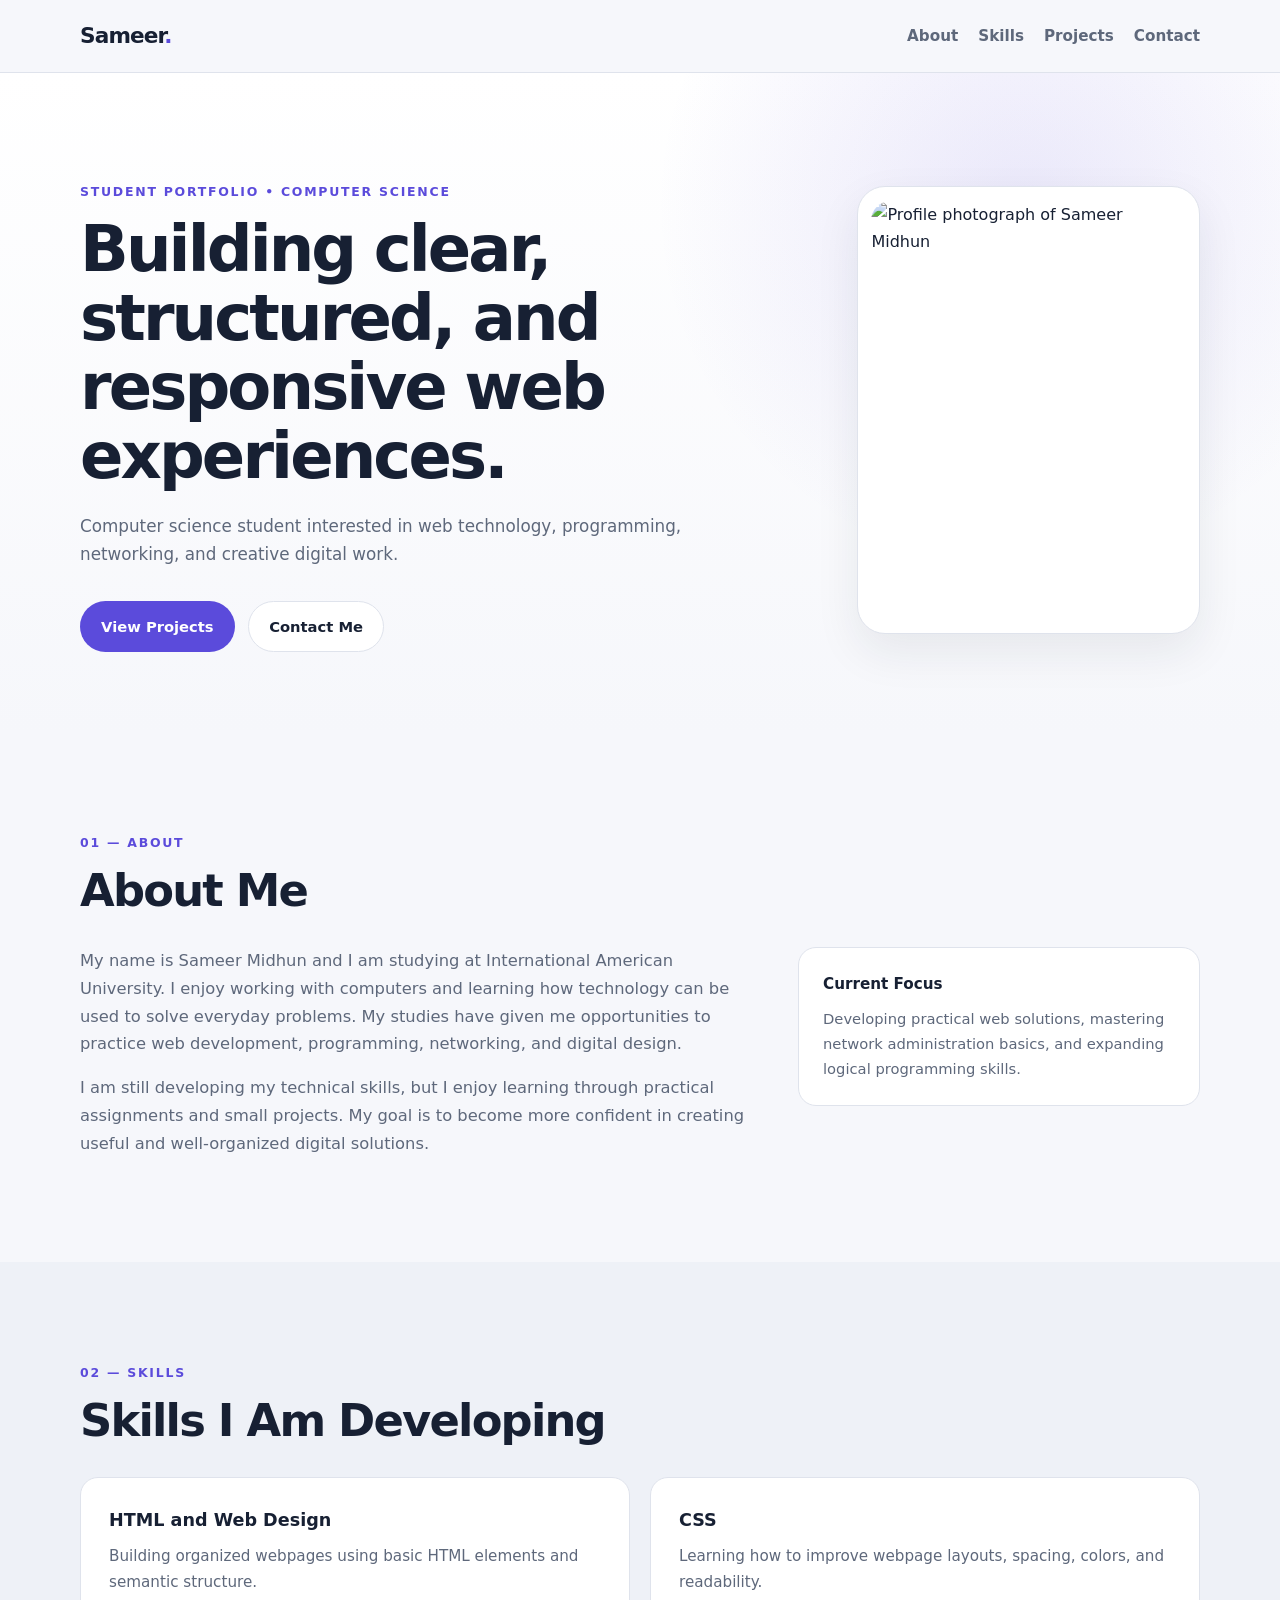
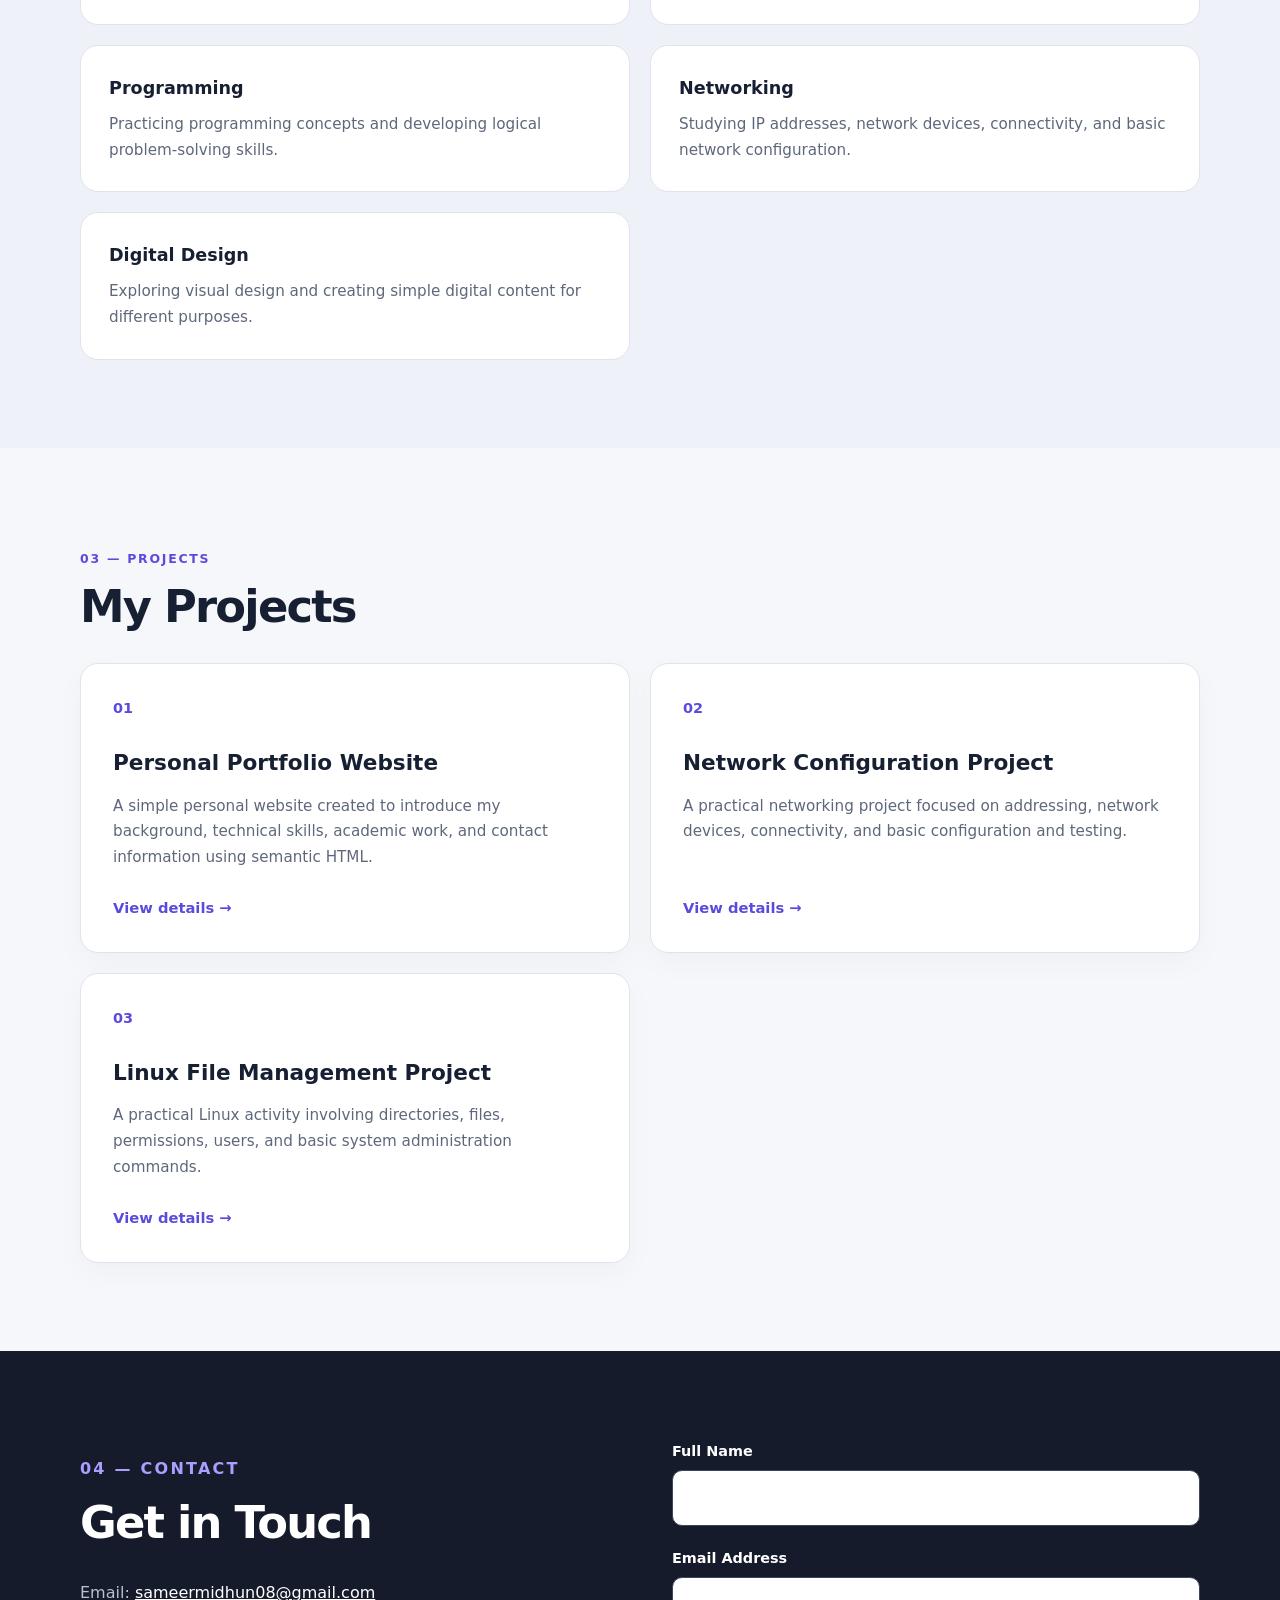
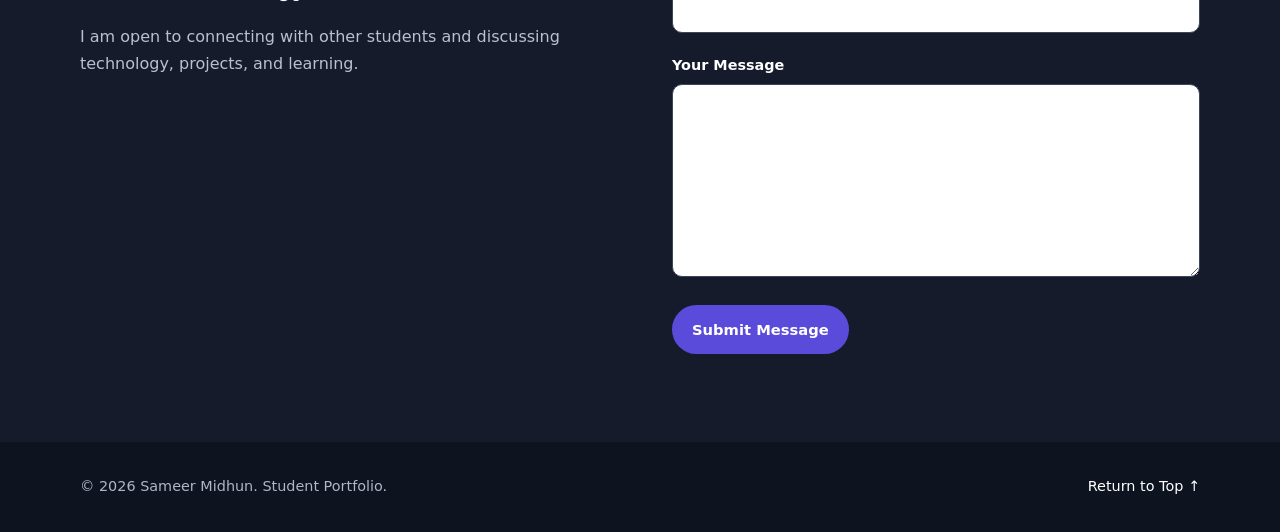
==== week 3.html @ 2bf7f369 "fd" ====
<!DOCTYPE html>
<html lang="en">
<head>
    <meta charset="UTF-8">
    <meta name="viewport" content="width=device-width, initial-scale=1.0">
    <meta name="description" content="Sameer Midhun's responsive personal portfolio website.">
    <title>Sameer Midhun | Student Portfolio</title>
    <link rel="stylesheet" href="week 3.1.css">
</head>

<body>

    <header class="site-header" id="top">
        <div class="container nav-wrap">
            <a class="brand" href="#top">Sameer<span>.</span></a>
            <nav aria-label="Primary navigation">
                <ul class="nav-list">
                    <li><a href="#about">About</a></li>
                    <li><a href="#skills">Skills</a></li>
                    <li><a href="#projects">Projects</a></li>
                    <li><a href="#contact">Contact</a></li>
                </ul>
            </nav>
        </div>
    </header>

    <main>

        <!-- Hero Section -->
        <section class="hero">
            <div class="container hero-grid">
                <div class="hero-content">
                    <p class="eyebrow">STUDENT PORTFOLIO • COMPUTER SCIENCE</p>
                    <h1>Building clear, structured, and responsive web experiences.</h1>
                    <p class="hero-text">
                        Computer science student interested in web technology, programming, networking, and creative digital work.
                    </p>
                    <div class="hero-actions">
                        <a class="button primary" href="#projects">View Projects</a>
                        <a class="button secondary" href="#contact">Contact Me</a>
                    </div>
                </div>
                <div class="profile-card">
                    <img src="profile.jpeg" alt="Profile photograph of Sameer Midhun">
                </div>
            </div>
        </section>

        <!-- About Section -->
        <section class="section" id="about">
            <div class="container">
                <p class="section-label">01 — ABOUT</p>
                <h2>About Me</h2>
                <div class="about-grid">
                    <div>
                        <p>
                            My name is Sameer Midhun and I am studying at International American University. I enjoy working with computers and learning how technology can be used to solve everyday problems. My studies have given me opportunities to practice web development, programming, networking, and digital design.
                        </p>
                        <p>
                            I am still developing my technical skills, but I enjoy learning through practical assignments and small projects. My goal is to become more confident in creating useful and well-organized digital solutions.
                        </p>
                    </div>
                    <aside class="highlight">
                        <strong>Current Focus</strong>
                        <p>Developing practical web solutions, mastering network administration basics, and expanding logical programming skills.</p>
                    </aside>
                </div>
            </div>
        </section>

        <!-- Skills Section -->
        <section class="section alt" id="skills">
            <div class="container">
                <p class="section-label">02 — SKILLS</p>
                <h2>Skills I Am Developing</h2>
                <dl class="skills-grid">
                    <div>
                        <dt>HTML and Web Design</dt>
                        <dd>Building organized webpages using basic HTML elements and semantic structure.</dd>
                    </div>
                    <div>
                        <dt>CSS</dt>
                        <dd>Learning how to improve webpage layouts, spacing, colors, and readability.</dd>
                    </div>
                    <div>
                        <dt>Programming</dt>
                        <dd>Practicing programming concepts and developing logical problem-solving skills.</dd>
                    </div>
                    <div>
                        <dt>Networking</dt>
                        <dd>Studying IP addresses, network devices, connectivity, and basic network configuration.</dd>
                    </div>
                    <div>
                        <dt>Digital Design</dt>
                        <dd>Exploring visual design and creating simple digital content for different purposes.</dd>
                    </div>
                </dl>
            </div>
        </section>

        <!-- Projects Section -->
        <section class="section" id="projects">
            <div class="container">
                <p class="section-label">03 — PROJECTS</p>
                <h2>My Projects</h2>
                <div class="project-grid">
                    
                    <article class="project-card">
                        <span class="project-number">01</span>
                        <h3>Personal Portfolio Website</h3>
                        <p>A simple personal website created to introduce my background, technical skills, academic work, and contact information using semantic HTML.</p>
                        <a href="#" target="_blank" rel="noopener noreferrer">View details →</a>
                    </article>

                    <article class="project-card">
                        <span class="project-number">02</span>
                        <h3>Network Configuration Project</h3>
                        <p>A practical networking project focused on addressing, network devices, connectivity, and basic configuration and testing.</p>
                        <a href="#" target="_blank" rel="noopener noreferrer">View details →</a>
                    </article>

                    <article class="project-card">
                        <span class="project-number">03</span>
                        <h3>Linux File Management Project</h3>
                        <p>A practical Linux activity involving directories, files, permissions, users, and basic system administration commands.</p>
                        <a href="#" target="_blank" rel="noopener noreferrer">View details →</a>
                    </article>

                </div>
            </div>
        </section>

        <!-- Contact Section -->
        <section class="section contact-section" id="contact">
            <div class="container contact-grid">
                <div>
                    <p class="section-label">04 — CONTACT</p>
                    <h2>Get in Touch</h2>
                    <p>
                        Email: <a href="mailto:sameermidhun08@gmail.com">sameermidhun08@gmail.com</a>
                    </p>
                    <p>I am open to connecting with other students and discussing technology, projects, and learning.</p>
                </div>

                <form class="contact-form" action="#" method="post">
                    <div class="form-row">
                        <label for="name">Full Name</label>
                        <input type="text" id="name" name="name" required>
                    </div>

                    <div class="form-row">
                        <label for="email">Email Address</label>
                        <input type="email" id="email" name="email" required>
                    </div>

                    <div class="form-row">
                        <label for="message">Your Message</label>
                        <textarea id="message" name="message" rows="6" required></textarea>
                    </div>

                    <button class="button primary" type="submit">Submit Message</button>
                </form>
            </div>
        </section>

    </main>

    <!-- Footer -->
    <footer class="site-footer">
        <div class="container footer-wrap">
            <p>&copy; 2026 Sameer Midhun. Student Portfolio.</p>
            <a href="#top">Return to Top ↑</a>
        </div>
    </footer>

</body>
</html>
---- week 3.1.css ----
/* Custom Properties & Design System */
:root {
    --bg: #f6f7fb;
    --surface: #ffffff;
    --surface-alt: #eef1f7;
    --text: #172033;
    --muted: #5e687b;
    --accent: #5b4bdb;
    --accent-dark: #4435b5;
    --border: #dfe3ec;
    --shadow: 0 18px 45px rgba(23, 32, 51, 0.08);
    --radius: 18px;
    --max-width: 1120px;
}

* {
    box-sizing: border-box;
}

html {
    scroll-behavior: smooth;
}

body {
    margin: 0;
    font-family: Inter, ui-sans-serif, system-ui, -apple-system, BlinkMacSystemFont, "Segoe UI", sans-serif;
    line-height: 1.7;
    color: var(--text);
    background: var(--bg);
}

a {
    color: inherit;
}

/* Layout Containers */
.container {
    width: min(100% - 2rem, var(--max-width));
    margin-inline: auto;
}

/* Sticky Header */
.site-header {
    position: sticky;
    top: 0;
    z-index: 10;
    background: rgba(246, 247, 251, 0.92);
    border-bottom: 1px solid var(--border);
    backdrop-filter: blur(12px);
}

.nav-wrap,
.footer-wrap {
    min-height: 72px;
    display: flex;
    align-items: center;
    justify-content: space-between;
    gap: 1.5rem;
}

.brand {
    font-size: 1.35rem;
    font-weight: 800;
    text-decoration: none;
    letter-spacing: -0.04em;
}

.brand span {
    color: var(--accent);
}

.nav-list {
    display: flex;
    flex-wrap: wrap;
    gap: 1.25rem;
    list-style: none;
    margin: 0;
    padding: 0;
}

.nav-list a {
    color: var(--muted);
    text-decoration: none;
    font-weight: 650;
    font-size: 0.95rem;
}

.nav-list a:hover,
.nav-list a:focus-visible {
    color: var(--accent);
}

/* Hero Section */
.hero {
    padding: 6rem 0 5rem;
    background:
        radial-gradient(circle at 80% 20%, rgba(91, 75, 219, 0.12), transparent 32%),
        linear-gradient(180deg, #ffffff 0%, var(--bg) 100%);
}

.hero-grid {
    display: grid;
    grid-template-columns: 1.35fr 0.65fr;
    align-items: center;
    gap: 4rem;
}

.eyebrow,
.section-label {
    color: var(--accent);
    font-size: 0.78rem;
    font-weight: 800;
    letter-spacing: 0.14em;
    text-transform: uppercase;
}

.hero h1 {
    max-width: 800px;
    margin: 0.5rem 0 1.25rem;
    font-size: clamp(2.5rem, 5vw, 4.2rem);
    line-height: 1.08;
    letter-spacing: -0.045em;
    font-weight: 800;
}

.hero-text {
    max-width: 680px;
    color: var(--muted);
    font-size: 1.05rem;
}

.hero-actions {
    display: flex;
    flex-wrap: wrap;
    gap: 0.85rem;
    margin-top: 2rem;
}

/* Buttons */
.button {
    display: inline-block;
    border: 1px solid transparent;
    border-radius: 999px;
    padding: 0.75rem 1.25rem;
    font: inherit;
    font-size: 0.92rem;
    font-weight: 750;
    text-decoration: none;
    cursor: pointer;
    transition: background-color 0.2s ease;
}

.primary {
    color: #fff;
    background: var(--accent);
}

.primary:hover,
.primary:focus-visible {
    background: var(--accent-dark);
}

.secondary {
    border-color: var(--border);
    background: var(--surface);
    color: var(--text);
}

/* Profile Image Card */
.profile-card {
    padding: 0.85rem;
    background: var(--surface);
    border: 1px solid var(--border);
    border-radius: 28px;
    box-shadow: var(--shadow);
}

.profile-card img {
    display: block;
    width: 100%;
    height: auto;
    aspect-ratio: 3 / 4;
    object-fit: cover;
    border-radius: 20px;
}

/* Section Common Styles */
.section {
    padding: 5.5rem 0;
}

.alt {
    background: var(--surface-alt);
}

.section h2 {
    margin: 0.25rem 0 2rem;
    font-size: clamp(2rem, 3.5vw, 2.8rem);
    line-height: 1.1;
    letter-spacing: -0.04em;
    font-weight: 800;
}

/* About Section */
.about-grid {
    display: grid;
    grid-template-columns: 1.25fr 0.75fr;
    gap: 3rem;
}

.about-grid p {
    color: var(--muted);
    font-size: 1.02rem;
    margin-top: 0;
}

.highlight {
    align-self: start;
    padding: 1.5rem;
    background: var(--surface);
    border: 1px solid var(--border);
    border-radius: var(--radius);
}

.highlight strong {
    display: block;
    margin-bottom: 0.5rem;
    font-size: 0.95rem;
}

.highlight p {
    margin: 0;
    font-size: 0.92rem;
    color: var(--muted);
}

/* Skills Grid */
.skills-grid {
    display: grid;
    grid-template-columns: repeat(2, 1fr);
    gap: 1.25rem;
    margin: 0;
}

.skills-grid > div {
    padding: 1.75rem;
    background: var(--surface);
    border: 1px solid var(--border);
    border-radius: var(--radius);
}

.skills-grid dt {
    font-size: 1.1rem;
    font-weight: 800;
}

.skills-grid dd {
    margin: 0.5rem 0 0;
    color: var(--muted);
    font-size: 0.95rem;
}

/* Projects Grid */
.project-grid {
    display: grid;
    grid-template-columns: repeat(2, 1fr);
    gap: 1.25rem;
}

.project-card {
    min-height: 280px;
    padding: 2rem;
    background: var(--surface);
    border: 1px solid var(--border);
    border-radius: var(--radius);
    box-shadow: 0 10px 30px rgba(23, 32, 51, 0.03);
    display: flex;
    flex-direction: column;
}

.project-number {
    color: var(--accent);
    font-weight: 800;
    font-size: 0.9rem;
}

.project-card h3 {
    margin: 1.5rem 0 0.75rem;
    font-size: 1.35rem;
    font-weight: 800;
}

.project-card p {
    color: var(--muted);
    font-size: 0.95rem;
    margin: 0;
}

.project-card a {
    margin-top: auto;
    padding-top: 1.5rem;
    color: var(--accent);
    font-weight: 800;
    font-size: 0.92rem;
    text-decoration: none;
}

.project-card a:hover,
.project-card a:focus-visible {
    text-decoration: underline;
}

/* Contact Dark Section */
.contact-section {
    background: #151b2b;
    color: #ffffff;
}

.contact-section .section-label {
    color: #a99fff;
}

.contact-grid {
    display: grid;
    grid-template-columns: 1fr 1fr;
    gap: 4rem;
}

.contact-grid p {
    color: #b9c0cf;
    font-size: 1rem;
}

.contact-grid a {
    color: #ffffff;
}

.contact-form {
    display: grid;
    gap: 1.25rem;
}

.form-row {
    display: grid;
    gap: 0.4rem;
}

.form-row label {
    font-weight: 700;
    font-size: 0.9rem;
}

.form-row input,
.form-row textarea {
    width: 100%;
    border: 1px solid #3b455c;
    border-radius: 10px;
    padding: 0.85rem 1rem;
    font: inherit;
    color: var(--text);
    background: #ffffff;
}

.form-row textarea {
    resize: vertical;
}

.contact-form .button {
    justify-self: start;
    border: 0;
    margin-top: 0.5rem;
}

/* Footer */
.site-footer {
    background: #0e1320;
    color: #aeb6c7;
    font-size: 0.9rem;
}

.footer-wrap {
    min-height: 90px;
}

.footer-wrap p {
    margin: 0;
}

.footer-wrap a {
    color: #ffffff;
    text-decoration: none;
}

.footer-wrap a:hover {
    text-decoration: underline;
}

/* Media Queries (Responsive Breakpoints) */
@media (max-width: 800px) {
    .hero {
        padding: 4rem 0 3rem;
    }

    .hero-grid,
    .about-grid,
    .contact-grid,
    .project-grid {
        grid-template-columns: 1fr;
    }

    .hero-grid {
        gap: 2.5rem;
    }

    .profile-card {
        max-width: 360px;
    }

    .skills-grid {
        grid-template-columns: 1fr;
    }

    .section {
        padding: 4rem 0;
    }
}

@media (max-width: 560px) {
    .nav-wrap {
        align-items: flex-start;
        flex-direction: column;
        padding: 1rem 0;
    }

    .nav-list {
        gap: 0.75rem 1rem;
    }

    .hero h1 {
        font-size: 2.3rem;
    }

    .hero-actions,
    .hero-actions .button {
        width: 100%;
    }

    .hero-actions .button {
        text-align: center;
    }

    .footer-wrap {
        align-items: flex-start;
        flex-direction: column;
        padding: 1.25rem 0;
    }
}
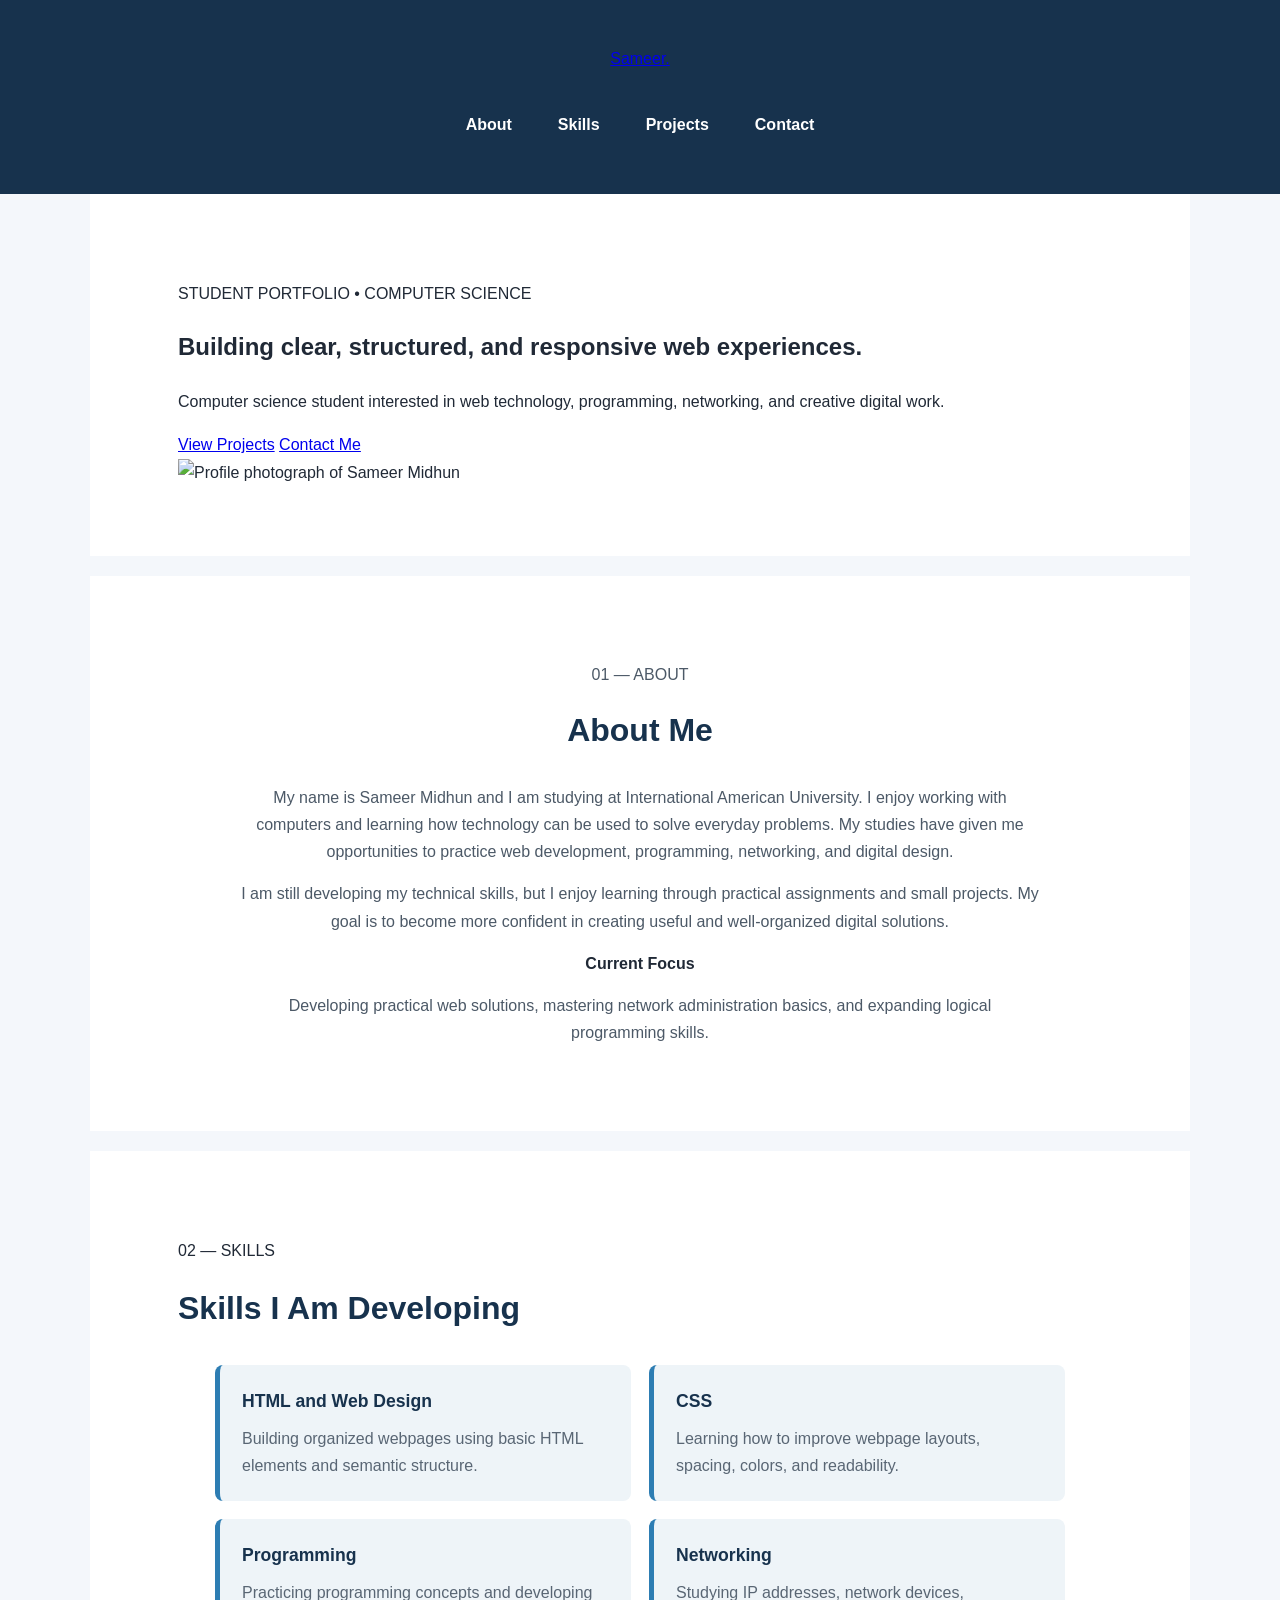
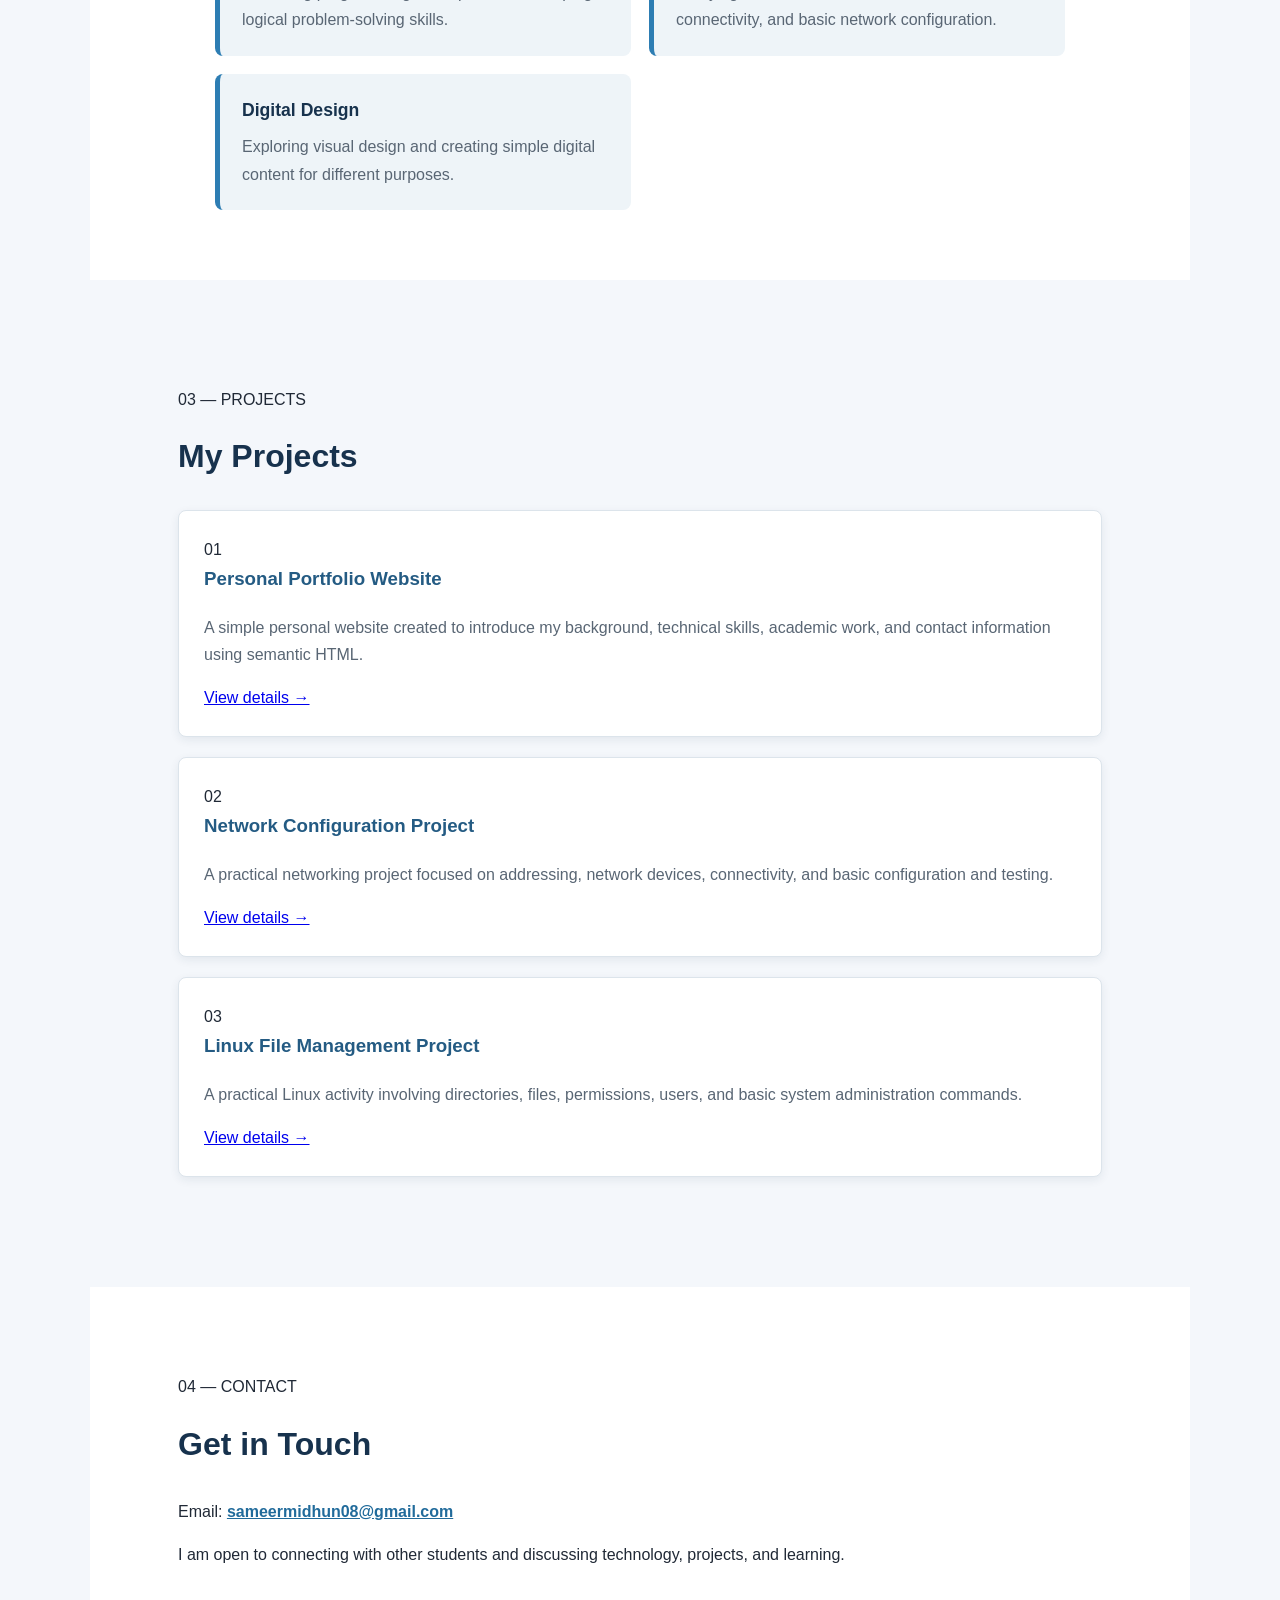
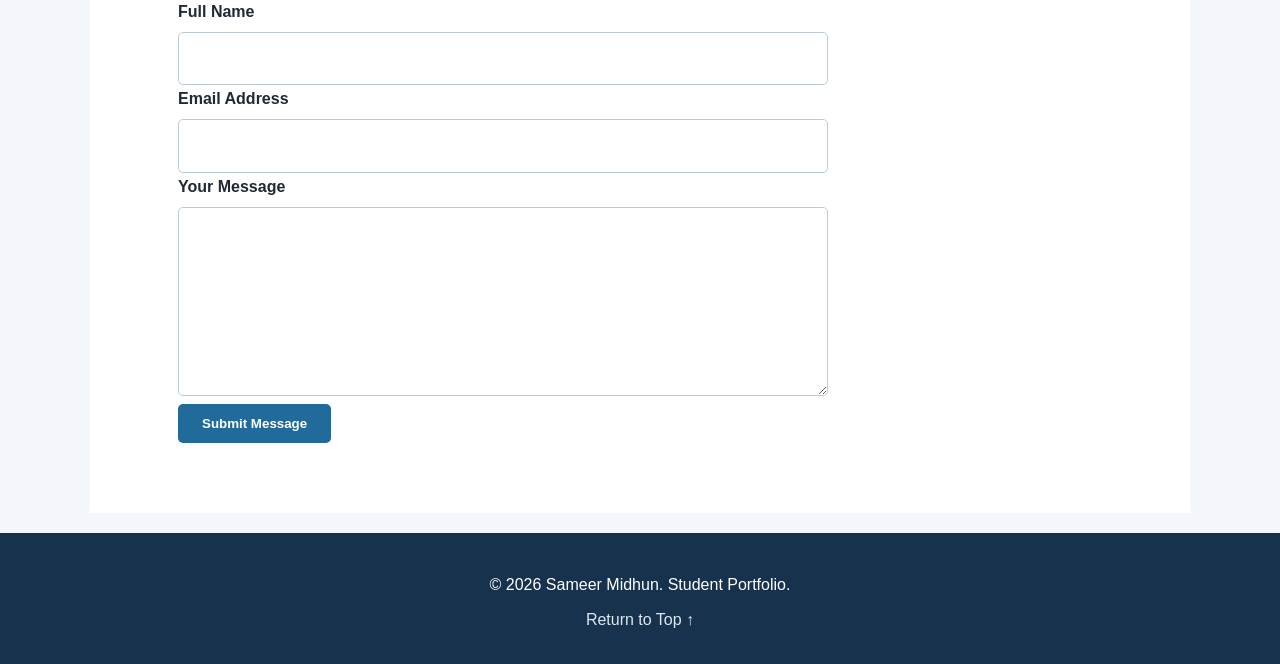
==== commit 106391e4: "ain" ====
--- a/week 3.html
+++ b/week 3.html
@@ -5,7 +5,7 @@
     <meta name="viewport" content="width=device-width, initial-scale=1.0">
     <meta name="description" content="Sameer Midhun's responsive personal portfolio website.">
     <title>Sameer Midhun | Student Portfolio</title>
-    <link rel="stylesheet" href="week 3.1.css">
+    <link rel="stylesheet" href="style.css">
 </head>
 
 <body>
--- a/style.css
+++ b/style.css
@@ -0,0 +1,350 @@
+/* ------------------------------
+   General Page Styling
+------------------------------ */
+
+* {
+    box-sizing: border-box;
+}
+
+html {
+    scroll-behavior: smooth;
+}
+
+body {
+    margin: 0;
+    font-family: Arial, Helvetica, sans-serif;
+    line-height: 1.7;
+    background-color: #f4f7fb;
+    color: #202936;
+}
+
+
+/* ------------------------------
+   Header
+------------------------------ */
+
+header {
+    background-color: #17324d;
+    color: #ffffff;
+    padding: 45px 8%;
+    text-align: center;
+}
+
+header h1 {
+    margin: 0 0 10px;
+    font-size: 2.5rem;
+}
+
+header > p {
+    max-width: 650px;
+    margin: 0 auto 25px;
+    color: #dce8f2;
+}
+
+
+/* ------------------------------
+   Navigation
+------------------------------ */
+
+/* ------------------------------
+   Navigation
+------------------------------ */
+
+nav {
+    margin-top: 28px;
+}
+
+nav ul {
+    display: flex;
+    justify-content: center;
+    align-items: center;
+    gap: 8px;
+    list-style: none;
+    padding: 0;
+    margin: 0;
+}
+
+nav li {
+    margin: 0;
+}
+
+nav a {
+    display: block;
+    padding: 10px 18px;
+    color: #ffffff;
+    text-decoration: none;
+    font-weight: 600;
+    border: 1px solid transparent;
+    border-radius: 6px;
+    transition: background-color 0.2s ease,
+                border-color 0.2s ease;
+}
+
+nav a:hover {
+    background-color: #245b83;
+    border-color: #6fa8c9;
+}
+
+nav a:focus {
+    outline: 2px solid #ffffff;
+    outline-offset: 3px;
+}
+
+/* ------------------------------
+   Main Sections
+------------------------------ */
+
+main {
+    max-width: 1100px;
+    margin: 0 auto;
+}
+
+section {
+    padding: 70px 8%;
+    background-color: #ffffff;
+    margin-bottom: 20px;
+}
+
+section h2 {
+    margin-top: 0;
+    color: #17324d;
+    font-size: 2rem;
+}
+
+section h3 {
+    color: #245b83;
+}
+
+
+/* ------------------------------
+   About Section
+------------------------------ */
+
+#about {
+    text-align: center;
+}
+
+#about img {
+    display: block;
+    width: 220px;
+    height: 220px;
+    object-fit: cover;
+    border-radius: 50%;
+    margin: 25px auto;
+    border: 5px solid #d9e7f2;
+}
+
+#about p {
+    max-width: 800px;
+    margin: 15px auto;
+    color: #4c5967;
+}
+
+
+/* ------------------------------
+   Skills
+------------------------------ */
+
+dl {
+    max-width: 850px;
+    margin: 30px auto 0;
+    display: grid;
+    grid-template-columns: repeat(2, 1fr);
+    gap: 18px;
+}
+
+dl div {
+    padding: 22px;
+    background-color: #eef4f8;
+    border-left: 5px solid #2d7db3;
+    border-radius: 8px;
+}
+
+dt {
+    font-weight: bold;
+    color: #17324d;
+    font-size: 1.1rem;
+}
+
+dd {
+    margin: 8px 0 0;
+    color: #596674;
+}
+
+
+/* ------------------------------
+   Projects
+------------------------------ */
+
+#projects {
+    background-color: #f4f7fb;
+}
+
+#projects article {
+    background-color: #ffffff;
+    padding: 25px;
+    margin: 20px 0;
+    border-radius: 8px;
+    border: 1px solid #dce4eb;
+    box-shadow: 0 3px 10px rgba(23, 50, 77, 0.08);
+}
+
+#projects article h3 {
+    margin-top: 0;
+}
+
+#projects article p {
+    color: #596674;
+}
+
+
+/* ------------------------------
+   Contact
+------------------------------ */
+
+#contact {
+    background-color: #ffffff;
+}
+
+#contact a {
+    color: #216b9b;
+    font-weight: bold;
+}
+
+form {
+    max-width: 650px;
+    margin-top: 30px;
+}
+
+fieldset {
+    border: 1px solid #ccd8e2;
+    border-radius: 8px;
+    padding: 30px;
+}
+
+legend {
+    padding: 0 10px;
+    font-weight: bold;
+    color: #17324d;
+}
+
+label {
+    font-weight: bold;
+}
+
+input,
+textarea {
+    width: 100%;
+    padding: 12px;
+    margin-top: 7px;
+    border: 1px solid #bdcbd7;
+    border-radius: 5px;
+    font: inherit;
+}
+
+textarea {
+    resize: vertical;
+}
+
+button {
+    padding: 12px 24px;
+    border: none;
+    border-radius: 5px;
+    background-color: #216b9b;
+    color: #ffffff;
+    font-weight: bold;
+    cursor: pointer;
+}
+
+button:hover {
+    background-color: #17324d;
+}
+
+
+/* ------------------------------
+   Footer
+------------------------------ */
+
+footer {
+    background-color: #17324d;
+    color: #ffffff;
+    text-align: center;
+    padding: 30px 20px;
+}
+
+footer p {
+    margin: 8px 0;
+}
+
+footer a {
+    color: #dce8f2;
+    text-decoration: none;
+}
+
+footer a:hover {
+    text-decoration: underline;
+}
+
+
+/* ------------------------------
+   Responsive Design
+------------------------------ */
+
+@media (max-width: 700px) {
+
+    header {
+        padding: 35px 5%;
+    }
+
+    header h1 {
+        font-size: 2rem;
+    }
+
+    nav ul {
+        flex-direction: column;
+        gap: 12px;
+    }
+
+    section {
+        padding: 50px 6%;
+    }
+
+    dl {
+        grid-template-columns: 1fr;
+    }
+
+    #about img {
+        width: 180px;
+        height: 180px;
+    }
+
+    fieldset {
+        padding: 20px;
+    }
+}
+
+
+/* ------------------------------
+   Small Mobile Screens
+------------------------------ */
+
+@media (max-width: 450px) {
+
+    header h1 {
+        font-size: 1.7rem;
+    }
+
+    section h2 {
+        font-size: 1.6rem;
+    }
+
+    #about img {
+        width: 150px;
+        height: 150px;
+    }
+
+    input,
+    textarea {
+        font-size: 16px;
+    }
+}
